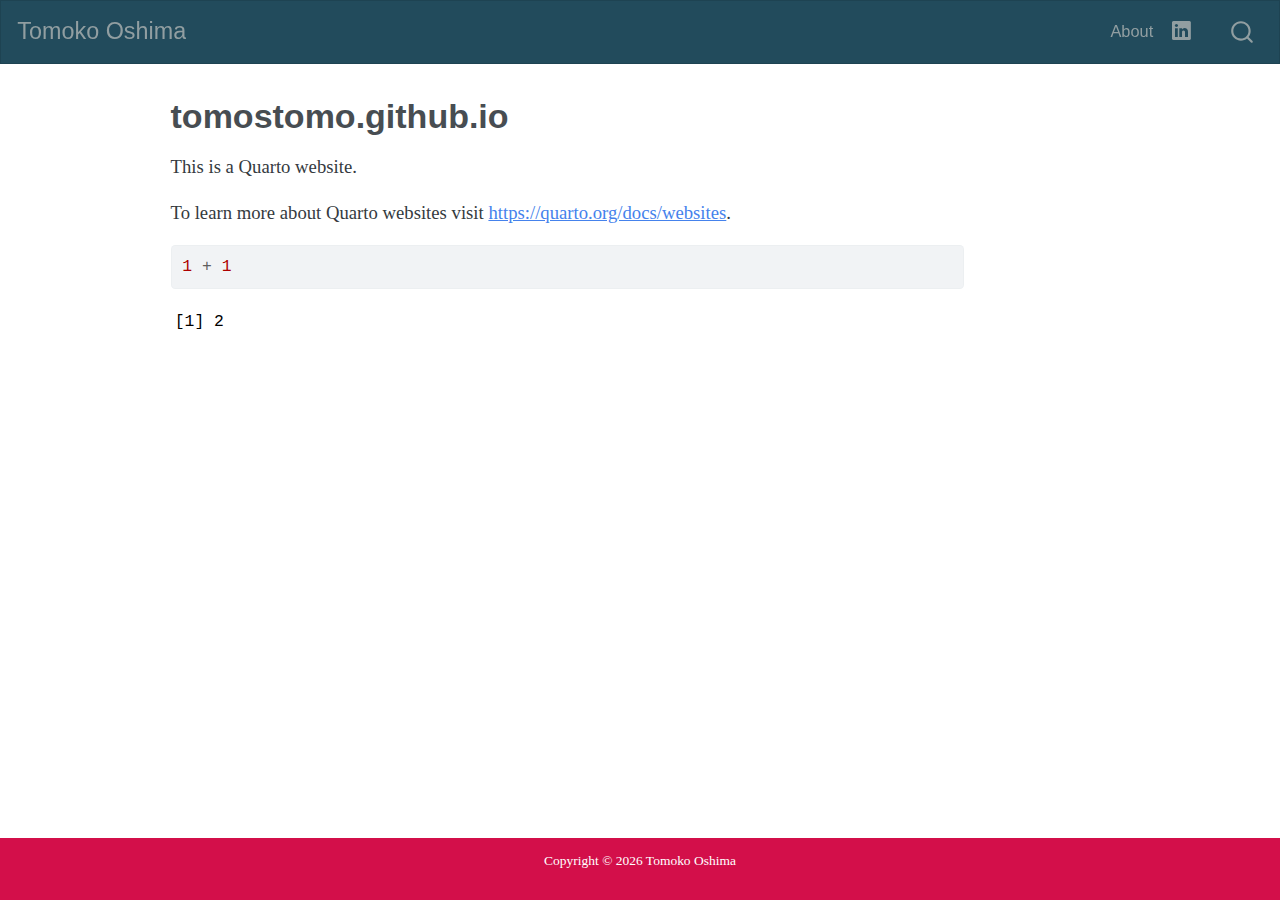
==== docs/index.html @ 95bd0dea "second version" ====
<!DOCTYPE html>
<html xmlns="http://www.w3.org/1999/xhtml" lang="en" xml:lang="en"><head>

<meta charset="utf-8">
<meta name="generator" content="quarto-1.3.433">

<meta name="viewport" content="width=device-width, initial-scale=1.0, user-scalable=yes">


<title>Tomoko Oshima - tomostomo.github.io</title>
<style>
code{white-space: pre-wrap;}
span.smallcaps{font-variant: small-caps;}
div.columns{display: flex; gap: min(4vw, 1.5em);}
div.column{flex: auto; overflow-x: auto;}
div.hanging-indent{margin-left: 1.5em; text-indent: -1.5em;}
ul.task-list{list-style: none;}
ul.task-list li input[type="checkbox"] {
  width: 0.8em;
  margin: 0 0.8em 0.2em -1em; /* quarto-specific, see https://github.com/quarto-dev/quarto-cli/issues/4556 */ 
  vertical-align: middle;
}
/* CSS for syntax highlighting */
pre > code.sourceCode { white-space: pre; position: relative; }
pre > code.sourceCode > span { display: inline-block; line-height: 1.25; }
pre > code.sourceCode > span:empty { height: 1.2em; }
.sourceCode { overflow: visible; }
code.sourceCode > span { color: inherit; text-decoration: inherit; }
div.sourceCode { margin: 1em 0; }
pre.sourceCode { margin: 0; }
@media screen {
div.sourceCode { overflow: auto; }
}
@media print {
pre > code.sourceCode { white-space: pre-wrap; }
pre > code.sourceCode > span { text-indent: -5em; padding-left: 5em; }
}
pre.numberSource code
  { counter-reset: source-line 0; }
pre.numberSource code > span
  { position: relative; left: -4em; counter-increment: source-line; }
pre.numberSource code > span > a:first-child::before
  { content: counter(source-line);
    position: relative; left: -1em; text-align: right; vertical-align: baseline;
    border: none; display: inline-block;
    -webkit-touch-callout: none; -webkit-user-select: none;
    -khtml-user-select: none; -moz-user-select: none;
    -ms-user-select: none; user-select: none;
    padding: 0 4px; width: 4em;
  }
pre.numberSource { margin-left: 3em;  padding-left: 4px; }
div.sourceCode
  {   }
@media screen {
pre > code.sourceCode > span > a:first-child::before { text-decoration: underline; }
}
</style>


<script src="site_libs/quarto-nav/quarto-nav.js"></script>
<script src="site_libs/quarto-nav/headroom.min.js"></script>
<script src="site_libs/clipboard/clipboard.min.js"></script>
<script src="site_libs/quarto-search/autocomplete.umd.js"></script>
<script src="site_libs/quarto-search/fuse.min.js"></script>
<script src="site_libs/quarto-search/quarto-search.js"></script>
<meta name="quarto:offset" content="./">
<link href="./figs/favicon.png" rel="icon" type="image/png">
<script src="site_libs/quarto-html/quarto.js"></script>
<script src="site_libs/quarto-html/popper.min.js"></script>
<script src="site_libs/quarto-html/tippy.umd.min.js"></script>
<script src="site_libs/quarto-html/anchor.min.js"></script>
<link href="site_libs/quarto-html/tippy.css" rel="stylesheet">
<link href="site_libs/quarto-html/quarto-syntax-highlighting.css" rel="stylesheet" id="quarto-text-highlighting-styles">
<script src="site_libs/bootstrap/bootstrap.min.js"></script>
<link href="site_libs/bootstrap/bootstrap-icons.css" rel="stylesheet">
<link href="site_libs/bootstrap/bootstrap.min.css" rel="stylesheet" id="quarto-bootstrap" data-mode="light">
<script id="quarto-search-options" type="application/json">{
  "location": "navbar",
  "copy-button": false,
  "collapse-after": 3,
  "panel-placement": "end",
  "type": "overlay",
  "limit": 20,
  "language": {
    "search-no-results-text": "No results",
    "search-matching-documents-text": "matching documents",
    "search-copy-link-title": "Copy link to search",
    "search-hide-matches-text": "Hide additional matches",
    "search-more-match-text": "more match in this document",
    "search-more-matches-text": "more matches in this document",
    "search-clear-button-title": "Clear",
    "search-detached-cancel-button-title": "Cancel",
    "search-submit-button-title": "Submit",
    "search-label": "Search"
  }
}</script>


<link rel="stylesheet" href="styles.css">
</head>

<body class="nav-fixed">

<div id="quarto-search-results"></div>
  <header id="quarto-header" class="headroom fixed-top">
    <nav class="navbar navbar-expand-lg navbar-dark ">
      <div class="navbar-container container-fluid">
      <div class="navbar-brand-container">
    <a class="navbar-brand" href="./index.html">
    <span class="navbar-title">Tomoko Oshima</span>
    </a>
  </div>
            <div id="quarto-search" class="" title="Search"></div>
          <button class="navbar-toggler" type="button" data-bs-toggle="collapse" data-bs-target="#navbarCollapse" aria-controls="navbarCollapse" aria-expanded="false" aria-label="Toggle navigation" onclick="if (window.quartoToggleHeadroom) { window.quartoToggleHeadroom(); }">
  <span class="navbar-toggler-icon"></span>
</button>
          <div class="collapse navbar-collapse" id="navbarCollapse">
            <ul class="navbar-nav navbar-nav-scroll ms-auto">
  <li class="nav-item">
    <a class="nav-link" href="./about.html" rel="" target="">
 <span class="menu-text">About</span></a>
  </li>  
  <li class="nav-item compact">
    <a class="nav-link" href="https://www.linkedin.com/in/%E7%9F%A5%E5%AD%90-%E5%A4%A7%E5%B3%B6-95b844272/" rel="" target=""><i class="bi bi-linkedin" role="img">
</i> 
 <span class="menu-text"></span></a>
  </li>  
  <li class="nav-item compact">
    <a class="nav-link" href="https://youtu.be/gP_MhtMLTAc" rel="" target=""><i class="bi bi-YouTube" role="img">
</i> 
 <span class="menu-text"></span></a>
  </li>  
</ul>
            <div class="quarto-navbar-tools">
</div>
          </div> <!-- /navcollapse -->
      </div> <!-- /container-fluid -->
    </nav>
</header>
<!-- content -->
<div id="quarto-content" class="quarto-container page-columns page-rows-contents page-layout-article page-navbar">
<!-- sidebar -->
<!-- margin-sidebar -->
    <div id="quarto-margin-sidebar" class="sidebar margin-sidebar">
        
    </div>
<!-- main -->
<main class="content" id="quarto-document-content">

<header id="title-block-header" class="quarto-title-block default">
<div class="quarto-title">
<h1 class="title">tomostomo.github.io</h1>
</div>



<div class="quarto-title-meta">

    
  
    
  </div>
  

</header>

<p>This is a Quarto website.</p>
<p>To learn more about Quarto websites visit <a href="https://quarto.org/docs/websites" class="uri">https://quarto.org/docs/websites</a>.</p>
<div class="cell">
<div class="sourceCode cell-code" id="cb1"><pre class="sourceCode r code-with-copy"><code class="sourceCode r"><span id="cb1-1"><a href="#cb1-1" aria-hidden="true" tabindex="-1"></a><span class="dv">1</span> <span class="sc">+</span> <span class="dv">1</span></span></code><button title="Copy to Clipboard" class="code-copy-button"><i class="bi"></i></button></pre></div>
<div class="cell-output cell-output-stdout">
<pre><code>[1] 2</code></pre>
</div>
</div>



</main> <!-- /main -->
<script id="quarto-html-after-body" type="application/javascript">
window.document.addEventListener("DOMContentLoaded", function (event) {
  const toggleBodyColorMode = (bsSheetEl) => {
    const mode = bsSheetEl.getAttribute("data-mode");
    const bodyEl = window.document.querySelector("body");
    if (mode === "dark") {
      bodyEl.classList.add("quarto-dark");
      bodyEl.classList.remove("quarto-light");
    } else {
      bodyEl.classList.add("quarto-light");
      bodyEl.classList.remove("quarto-dark");
    }
  }
  const toggleBodyColorPrimary = () => {
    const bsSheetEl = window.document.querySelector("link#quarto-bootstrap");
    if (bsSheetEl) {
      toggleBodyColorMode(bsSheetEl);
    }
  }
  toggleBodyColorPrimary();  
  const icon = "";
  const anchorJS = new window.AnchorJS();
  anchorJS.options = {
    placement: 'right',
    icon: icon
  };
  anchorJS.add('.anchored');
  const isCodeAnnotation = (el) => {
    for (const clz of el.classList) {
      if (clz.startsWith('code-annotation-')) {                     
        return true;
      }
    }
    return false;
  }
  const clipboard = new window.ClipboardJS('.code-copy-button', {
    text: function(trigger) {
      const codeEl = trigger.previousElementSibling.cloneNode(true);
      for (const childEl of codeEl.children) {
        if (isCodeAnnotation(childEl)) {
          childEl.remove();
        }
      }
      return codeEl.innerText;
    }
  });
  clipboard.on('success', function(e) {
    // button target
    const button = e.trigger;
    // don't keep focus
    button.blur();
    // flash "checked"
    button.classList.add('code-copy-button-checked');
    var currentTitle = button.getAttribute("title");
    button.setAttribute("title", "Copied!");
    let tooltip;
    if (window.bootstrap) {
      button.setAttribute("data-bs-toggle", "tooltip");
      button.setAttribute("data-bs-placement", "left");
      button.setAttribute("data-bs-title", "Copied!");
      tooltip = new bootstrap.Tooltip(button, 
        { trigger: "manual", 
          customClass: "code-copy-button-tooltip",
          offset: [0, -8]});
      tooltip.show();    
    }
    setTimeout(function() {
      if (tooltip) {
        tooltip.hide();
        button.removeAttribute("data-bs-title");
        button.removeAttribute("data-bs-toggle");
        button.removeAttribute("data-bs-placement");
      }
      button.setAttribute("title", currentTitle);
      button.classList.remove('code-copy-button-checked');
    }, 1000);
    // clear code selection
    e.clearSelection();
  });
  function tippyHover(el, contentFn) {
    const config = {
      allowHTML: true,
      content: contentFn,
      maxWidth: 500,
      delay: 100,
      arrow: false,
      appendTo: function(el) {
          return el.parentElement;
      },
      interactive: true,
      interactiveBorder: 10,
      theme: 'quarto',
      placement: 'bottom-start'
    };
    window.tippy(el, config); 
  }
  const noterefs = window.document.querySelectorAll('a[role="doc-noteref"]');
  for (var i=0; i<noterefs.length; i++) {
    const ref = noterefs[i];
    tippyHover(ref, function() {
      // use id or data attribute instead here
      let href = ref.getAttribute('data-footnote-href') || ref.getAttribute('href');
      try { href = new URL(href).hash; } catch {}
      const id = href.replace(/^#\/?/, "");
      const note = window.document.getElementById(id);
      return note.innerHTML;
    });
  }
      let selectedAnnoteEl;
      const selectorForAnnotation = ( cell, annotation) => {
        let cellAttr = 'data-code-cell="' + cell + '"';
        let lineAttr = 'data-code-annotation="' +  annotation + '"';
        const selector = 'span[' + cellAttr + '][' + lineAttr + ']';
        return selector;
      }
      const selectCodeLines = (annoteEl) => {
        const doc = window.document;
        const targetCell = annoteEl.getAttribute("data-target-cell");
        const targetAnnotation = annoteEl.getAttribute("data-target-annotation");
        const annoteSpan = window.document.querySelector(selectorForAnnotation(targetCell, targetAnnotation));
        const lines = annoteSpan.getAttribute("data-code-lines").split(",");
        const lineIds = lines.map((line) => {
          return targetCell + "-" + line;
        })
        let top = null;
        let height = null;
        let parent = null;
        if (lineIds.length > 0) {
            //compute the position of the single el (top and bottom and make a div)
            const el = window.document.getElementById(lineIds[0]);
            top = el.offsetTop;
            height = el.offsetHeight;
            parent = el.parentElement.parentElement;
          if (lineIds.length > 1) {
            const lastEl = window.document.getElementById(lineIds[lineIds.length - 1]);
            const bottom = lastEl.offsetTop + lastEl.offsetHeight;
            height = bottom - top;
          }
          if (top !== null && height !== null && parent !== null) {
            // cook up a div (if necessary) and position it 
            let div = window.document.getElementById("code-annotation-line-highlight");
            if (div === null) {
              div = window.document.createElement("div");
              div.setAttribute("id", "code-annotation-line-highlight");
              div.style.position = 'absolute';
              parent.appendChild(div);
            }
            div.style.top = top - 2 + "px";
            div.style.height = height + 4 + "px";
            let gutterDiv = window.document.getElementById("code-annotation-line-highlight-gutter");
            if (gutterDiv === null) {
              gutterDiv = window.document.createElement("div");
              gutterDiv.setAttribute("id", "code-annotation-line-highlight-gutter");
              gutterDiv.style.position = 'absolute';
              const codeCell = window.document.getElementById(targetCell);
              const gutter = codeCell.querySelector('.code-annotation-gutter');
              gutter.appendChild(gutterDiv);
            }
            gutterDiv.style.top = top - 2 + "px";
            gutterDiv.style.height = height + 4 + "px";
          }
          selectedAnnoteEl = annoteEl;
        }
      };
      const unselectCodeLines = () => {
        const elementsIds = ["code-annotation-line-highlight", "code-annotation-line-highlight-gutter"];
        elementsIds.forEach((elId) => {
          const div = window.document.getElementById(elId);
          if (div) {
            div.remove();
          }
        });
        selectedAnnoteEl = undefined;
      };
      // Attach click handler to the DT
      const annoteDls = window.document.querySelectorAll('dt[data-target-cell]');
      for (const annoteDlNode of annoteDls) {
        annoteDlNode.addEventListener('click', (event) => {
          const clickedEl = event.target;
          if (clickedEl !== selectedAnnoteEl) {
            unselectCodeLines();
            const activeEl = window.document.querySelector('dt[data-target-cell].code-annotation-active');
            if (activeEl) {
              activeEl.classList.remove('code-annotation-active');
            }
            selectCodeLines(clickedEl);
            clickedEl.classList.add('code-annotation-active');
          } else {
            // Unselect the line
            unselectCodeLines();
            clickedEl.classList.remove('code-annotation-active');
          }
        });
      }
  const findCites = (el) => {
    const parentEl = el.parentElement;
    if (parentEl) {
      const cites = parentEl.dataset.cites;
      if (cites) {
        return {
          el,
          cites: cites.split(' ')
        };
      } else {
        return findCites(el.parentElement)
      }
    } else {
      return undefined;
    }
  };
  var bibliorefs = window.document.querySelectorAll('a[role="doc-biblioref"]');
  for (var i=0; i<bibliorefs.length; i++) {
    const ref = bibliorefs[i];
    const citeInfo = findCites(ref);
    if (citeInfo) {
      tippyHover(citeInfo.el, function() {
        var popup = window.document.createElement('div');
        citeInfo.cites.forEach(function(cite) {
          var citeDiv = window.document.createElement('div');
          citeDiv.classList.add('hanging-indent');
          citeDiv.classList.add('csl-entry');
          var biblioDiv = window.document.getElementById('ref-' + cite);
          if (biblioDiv) {
            citeDiv.innerHTML = biblioDiv.innerHTML;
          }
          popup.appendChild(citeDiv);
        });
        return popup.innerHTML;
      });
    }
  }
});
</script>
</div> <!-- /content -->
<footer class="footer">
  <div class="nav-footer">
    <div class="nav-footer-left">
      &nbsp;
    </div>   
    <div class="nav-footer-center">
      <ul class="footer-items list-unstyled">
    <li class="nav-item">
 <p>Copyright © <script>document.write(new Date().getFullYear())</script> Tomoko Oshima</p>
  </li>  
</ul>
    </div>
    <div class="nav-footer-right">
      &nbsp;
    </div>
  </div>
</footer>



</body></html>
---- docs/site_libs/quarto-html/tippy.css ----
.tippy-box[data-animation=fade][data-state=hidden]{opacity:0}[data-tippy-root]{max-width:calc(100vw - 10px)}.tippy-box{position:relative;background-color:#333;color:#fff;border-radius:4px;font-size:14px;line-height:1.4;white-space:normal;outline:0;transition-property:transform,visibility,opacity}.tippy-box[data-placement^=top]>.tippy-arrow{bottom:0}.tippy-box[data-placement^=top]>.tippy-arrow:before{bottom:-7px;left:0;border-width:8px 8px 0;border-top-color:initial;transform-origin:center top}.tippy-box[data-placement^=bottom]>.tippy-arrow{top:0}.tippy-box[data-placement^=bottom]>.tippy-arrow:before{top:-7px;left:0;border-width:0 8px 8px;border-bottom-color:initial;transform-origin:center bottom}.tippy-box[data-placement^=left]>.tippy-arrow{right:0}.tippy-box[data-placement^=left]>.tippy-arrow:before{border-width:8px 0 8px 8px;border-left-color:initial;right:-7px;transform-origin:center left}.tippy-box[data-placement^=right]>.tippy-arrow{left:0}.tippy-box[data-placement^=right]>.tippy-arrow:before{left:-7px;border-width:8px 8px 8px 0;border-right-color:initial;transform-origin:center right}.tippy-box[data-inertia][data-state=visible]{transition-timing-function:cubic-bezier(.54,1.5,.38,1.11)}.tippy-arrow{width:16px;height:16px;color:#333}.tippy-arrow:before{content:"";position:absolute;border-color:transparent;border-style:solid}.tippy-content{position:relative;padding:5px 9px;z-index:1}
---- docs/site_libs/quarto-html/quarto-syntax-highlighting.css ----
/* quarto syntax highlight colors */
:root {
  --quarto-hl-ot-color: #003B4F;
  --quarto-hl-at-color: #657422;
  --quarto-hl-ss-color: #20794D;
  --quarto-hl-an-color: #5E5E5E;
  --quarto-hl-fu-color: #4758AB;
  --quarto-hl-st-color: #20794D;
  --quarto-hl-cf-color: #003B4F;
  --quarto-hl-op-color: #5E5E5E;
  --quarto-hl-er-color: #AD0000;
  --quarto-hl-bn-color: #AD0000;
  --quarto-hl-al-color: #AD0000;
  --quarto-hl-va-color: #111111;
  --quarto-hl-bu-color: inherit;
  --quarto-hl-ex-color: inherit;
  --quarto-hl-pp-color: #AD0000;
  --quarto-hl-in-color: #5E5E5E;
  --quarto-hl-vs-color: #20794D;
  --quarto-hl-wa-color: #5E5E5E;
  --quarto-hl-do-color: #5E5E5E;
  --quarto-hl-im-color: #00769E;
  --quarto-hl-ch-color: #20794D;
  --quarto-hl-dt-color: #AD0000;
  --quarto-hl-fl-color: #AD0000;
  --quarto-hl-co-color: #5E5E5E;
  --quarto-hl-cv-color: #5E5E5E;
  --quarto-hl-cn-color: #8f5902;
  --quarto-hl-sc-color: #5E5E5E;
  --quarto-hl-dv-color: #AD0000;
  --quarto-hl-kw-color: #003B4F;
}

/* other quarto variables */
:root {
  --quarto-font-monospace: SFMono-Regular, Menlo, Monaco, Consolas, "Liberation Mono", "Courier New", monospace;
}

pre > code.sourceCode > span {
  color: #003B4F;
}

code span {
  color: #003B4F;
}

code.sourceCode > span {
  color: #003B4F;
}

div.sourceCode,
div.sourceCode pre.sourceCode {
  color: #003B4F;
}

code span.ot {
  color: #003B4F;
  font-style: inherit;
}

code span.at {
  color: #657422;
  font-style: inherit;
}

code span.ss {
  color: #20794D;
  font-style: inherit;
}

code span.an {
  color: #5E5E5E;
  font-style: inherit;
}

code span.fu {
  color: #4758AB;
  font-style: inherit;
}

code span.st {
  color: #20794D;
  font-style: inherit;
}

code span.cf {
  color: #003B4F;
  font-style: inherit;
}

code span.op {
  color: #5E5E5E;
  font-style: inherit;
}

code span.er {
  color: #AD0000;
  font-style: inherit;
}

code span.bn {
  color: #AD0000;
  font-style: inherit;
}

code span.al {
  color: #AD0000;
  font-style: inherit;
}

code span.va {
  color: #111111;
  font-style: inherit;
}

code span.bu {
  font-style: inherit;
}

code span.ex {
  font-style: inherit;
}

code span.pp {
  color: #AD0000;
  font-style: inherit;
}

code span.in {
  color: #5E5E5E;
  font-style: inherit;
}

code span.vs {
  color: #20794D;
  font-style: inherit;
}

code span.wa {
  color: #5E5E5E;
  font-style: italic;
}

code span.do {
  color: #5E5E5E;
  font-style: italic;
}

code span.im {
  color: #00769E;
  font-style: inherit;
}

code span.ch {
  color: #20794D;
  font-style: inherit;
}

code span.dt {
  color: #AD0000;
  font-style: inherit;
}

code span.fl {
  color: #AD0000;
  font-style: inherit;
}

code span.co {
  color: #5E5E5E;
  font-style: inherit;
}

code span.cv {
  color: #5E5E5E;
  font-style: italic;
}

code span.cn {
  color: #8f5902;
  font-style: inherit;
}

code span.sc {
  color: #5E5E5E;
  font-style: inherit;
}

code span.dv {
  color: #AD0000;
  font-style: inherit;
}

code span.kw {
  color: #003B4F;
  font-style: inherit;
}

.prevent-inlining {
  content: "</";
}

/*# sourceMappingURL=debc5d5d77c3f9108843748ff7464032.css.map */
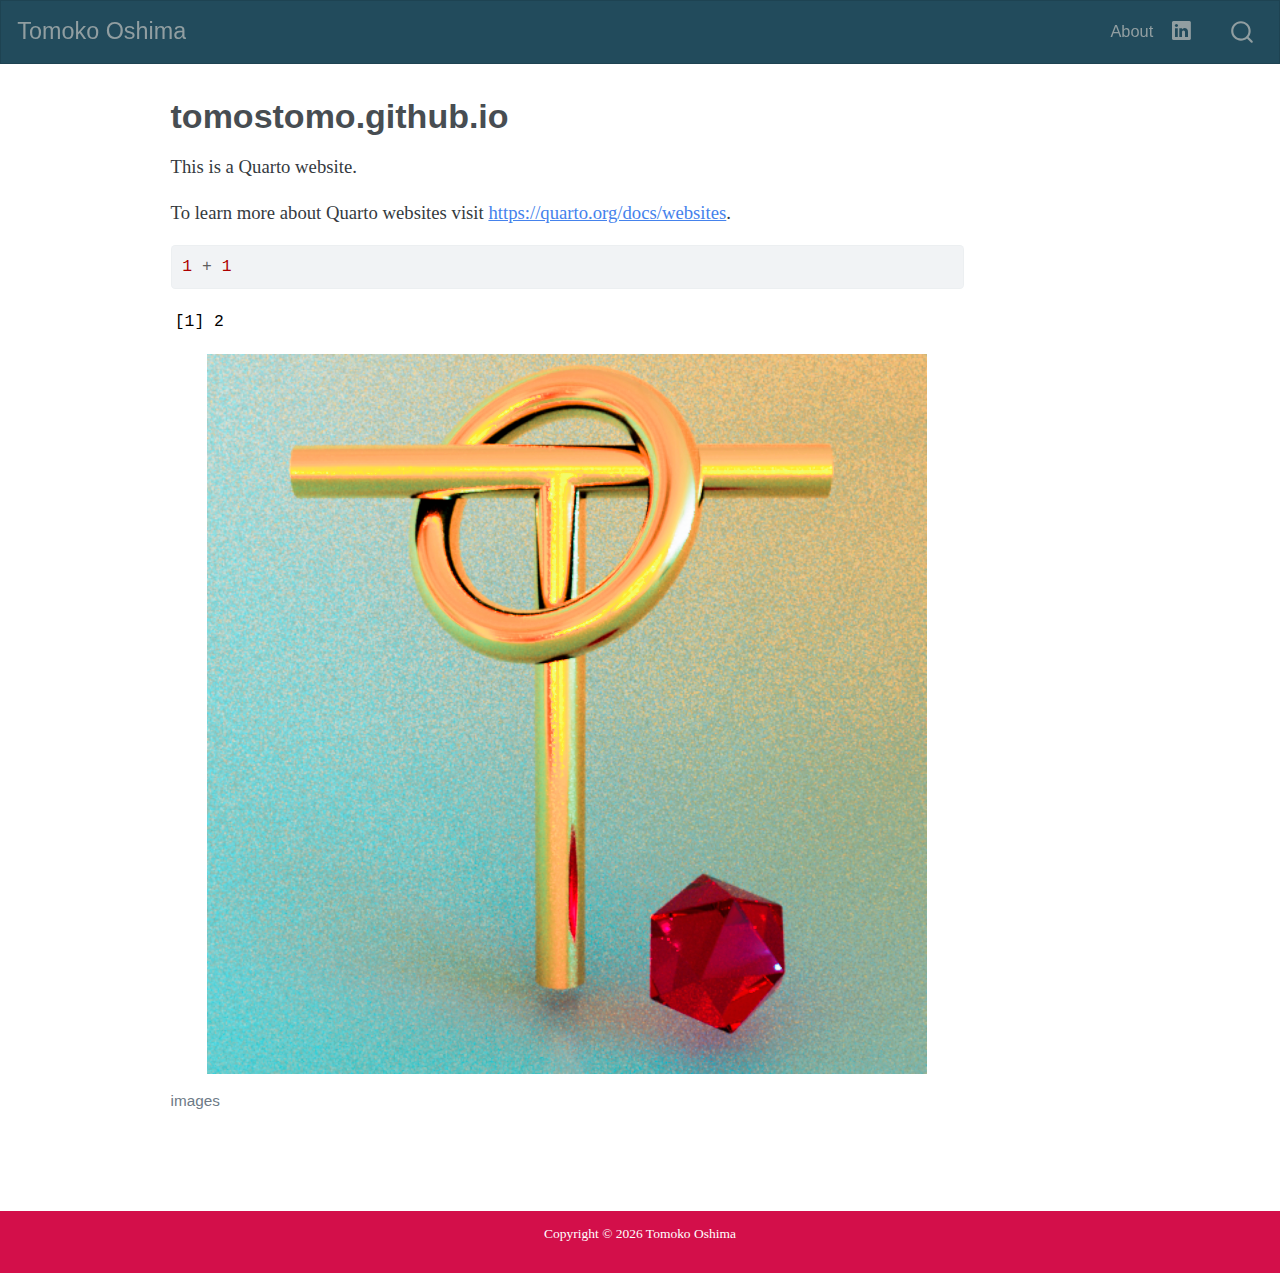
==== commit 0606c8df: "third version" ====
--- a/docs/index.html
+++ b/docs/index.html
@@ -171,6 +171,12 @@
 <div class="cell-output cell-output-stdout">
 <pre><code>[1] 2</code></pre>
 </div>
+</div>
+<div class="quarto-figure quarto-figure-center">
+<figure class="figure">
+<p><img src="images/test_image.png" class="img-fluid figure-img"></p>
+<figcaption class="figure-caption">images</figcaption>
+</figure>
 </div>
 
 
